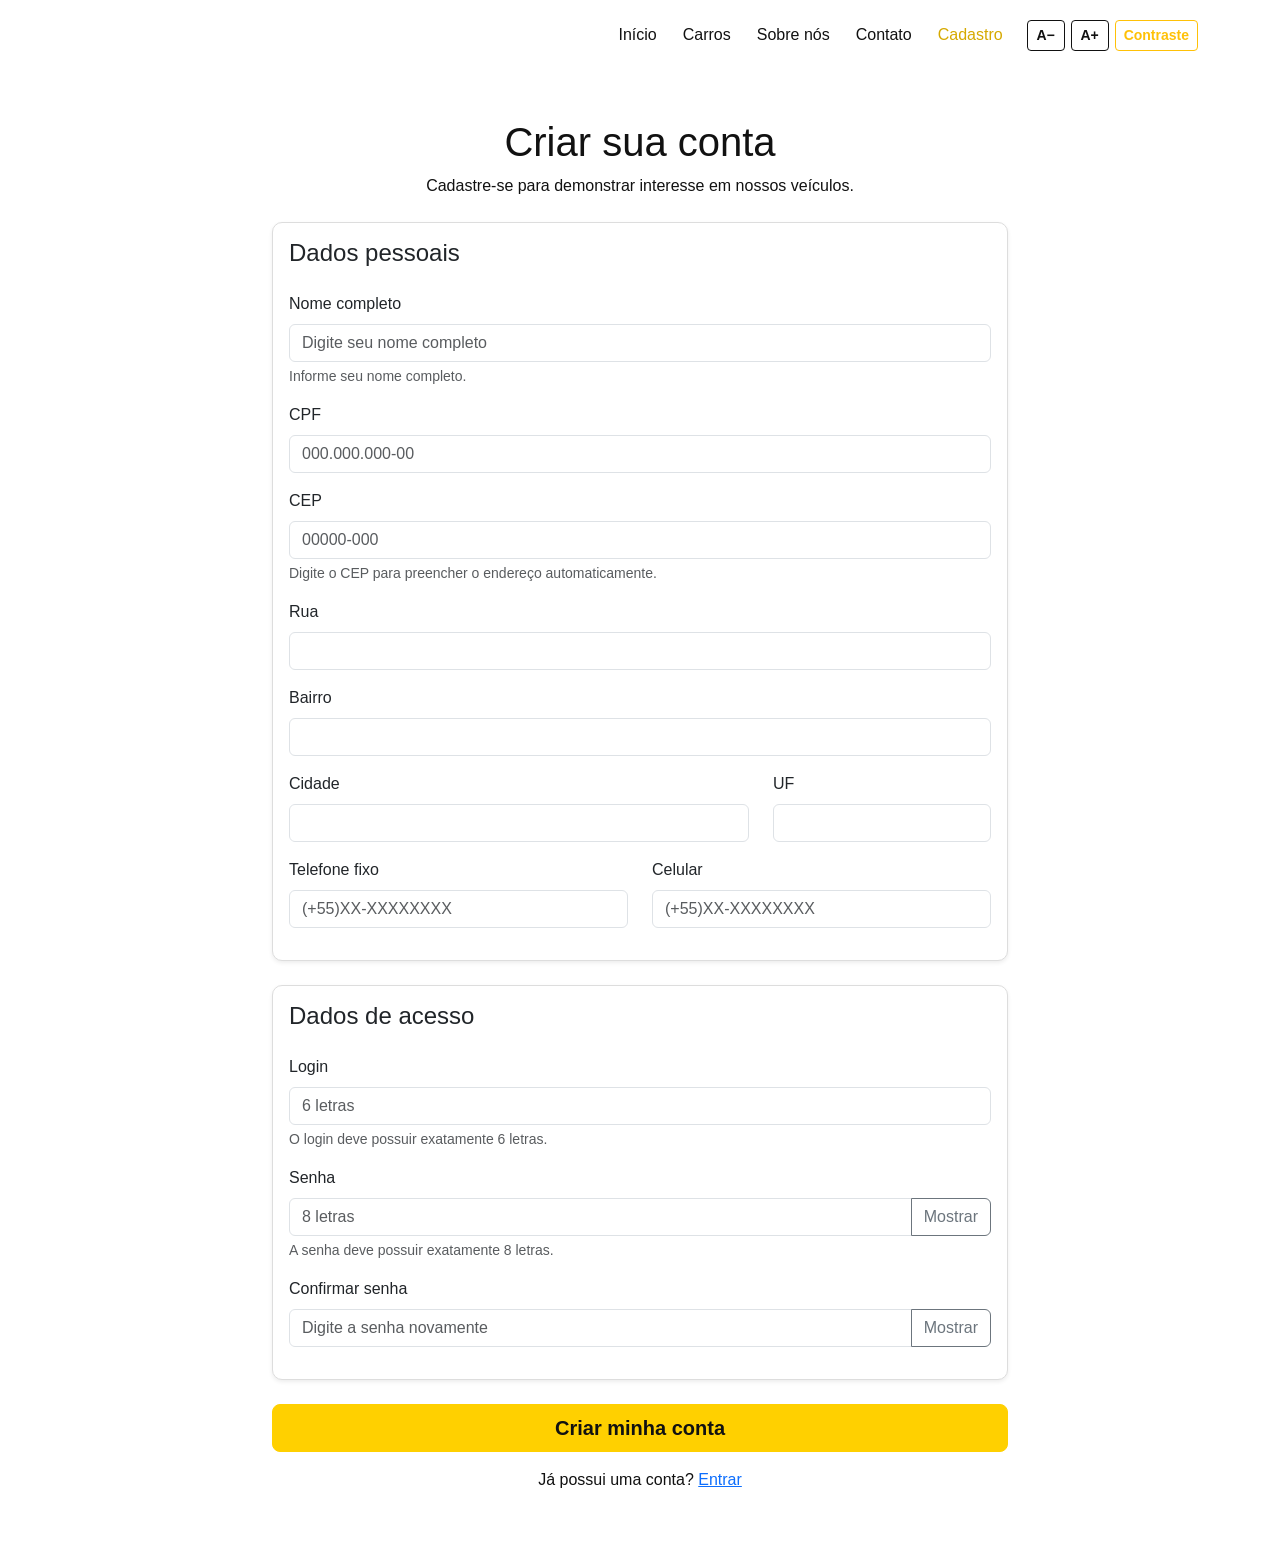
==== cadastro.html @ 5decaac8 "Add files via upload" ====
<!DOCTYPE html>
<html lang="pt-BR">

<head>
    <meta charset="UTF-8">
    <meta name="viewport" content="width=device-width, initial-scale=1.0">
    <title>Cadastro - Meu Carro, Minha Vida</title>

    <link href="https://cdn.jsdelivr.net/npm/bootstrap@5.3.8/dist/css/bootstrap.min.css" rel="stylesheet">
    <link rel="stylesheet" href="css/style.css">
</head>

<body>

<nav class="navbar navbar-expand-lg navbar-dark bg-dark">
    <div class="container">
        <a class="navbar-brand" href="index.html">MEU CARRO, MINHA VIDA</a>

        <button class="navbar-toggler" type="button" data-bs-toggle="collapse"
                data-bs-target="#menu" aria-label="Abrir menu">
            <span class="navbar-toggler-icon"></span>
        </button>

        <div class="collapse navbar-collapse" id="menu">
            <ul class="navbar-nav ms-auto align-items-lg-center">
                <li class="nav-item"><a class="nav-link" href="index.html">Início</a></li>
                <li class="nav-item"><a class="nav-link" href="index.html#catalogo">Carros</a></li>
                <li class="nav-item"><a class="nav-link" href="index.html#sobre">Sobre nós</a></li>
                <li class="nav-item"><a class="nav-link" href="index.html#contato">Contato</a></li>
                <li class="nav-item"><a class="nav-link active" href="cadastro.html">Cadastro</a></li>

                <li class="nav-item ms-lg-3">
                    <div class="acessibilidade">
                        <button type="button" class="btn btn-outline-light btn-sm"
                                id="diminuirFonte" aria-label="Diminuir fonte">A−</button>

                        <button type="button" class="btn btn-outline-light btn-sm"
                                id="aumentarFonte" aria-label="Aumentar fonte">A+</button>

                        <button type="button" class="btn btn-outline-warning btn-sm"
                                id="alternarContraste" aria-label="Alternar contraste">
                            Contraste
                        </button>
                    </div>
                </li>
            </ul>
        </div>
    </div>
</nav>

<main class="container py-5">
    <div class="row justify-content-center">
        <div class="col-lg-8">

            <div class="text-center mb-4">
                <h1>Criar sua conta</h1>
                <p>Cadastre-se para demonstrar interesse em nossos veículos.</p>
            </div>

            <form id="formCadastro">

                <div class="card shadow-sm mb-4">
                    <div class="card-body">
                        <h2 class="h4 mb-4">Dados pessoais</h2>

                        <div class="mb-3">
                            <label for="nome" class="form-label">Nome completo</label>
                            <input type="text" class="form-control" id="nome"
                                   placeholder="Digite seu nome completo" required>
                            <div class="form-text">Informe seu nome completo.</div>
                        </div>

                        <div class="mb-3">
                            <label for="cpf" class="form-label">CPF</label>
                            <input type="text" class="form-control" id="cpf"
                                   placeholder="000.000.000-00" maxlength="14" required>
                        </div>

                        <div class="mb-3">
                            <label for="cep" class="form-label">CEP</label>
                            <input type="text" class="form-control" id="cep"
                                   placeholder="00000-000" maxlength="9" required>
                            <div class="form-text">
                                Digite o CEP para preencher o endereço automaticamente.
                            </div>
                        </div>

                        <div class="mb-3">
                            <label for="logradouro" class="form-label">Rua</label>
                            <input type="text" class="form-control" id="logradouro" readonly required>
                        </div>

                        <div class="mb-3">
                            <label for="bairro" class="form-label">Bairro</label>
                            <input type="text" class="form-control" id="bairro" readonly required>
                        </div>

                        <div class="row">
                            <div class="col-md-8 mb-3">
                                <label for="cidade" class="form-label">Cidade</label>
                                <input type="text" class="form-control" id="cidade" readonly required>
                            </div>

                            <div class="col-md-4 mb-3">
                                <label for="uf" class="form-label">UF</label>
                                <input type="text" class="form-control" id="uf" readonly required>
                            </div>
                        </div>

                        <div class="row">
                            <div class="col-md-6 mb-3">
                                <label for="telefoneFixo" class="form-label">Telefone fixo</label>
                                <input type="tel" class="form-control" id="telefoneFixo"
                                       placeholder="(+55)XX-XXXXXXXX" required>
                            </div>

                            <div class="col-md-6 mb-3">
                                <label for="celular" class="form-label">Celular</label>
                                <input type="tel" class="form-control" id="celular"
                                       placeholder="(+55)XX-XXXXXXXX" required>
                            </div>
                        </div>
                    </div>
                </div>

                <div class="card shadow-sm mb-4">
                    <div class="card-body">
                        <h2 class="h4 mb-4">Dados de acesso</h2>

                        <div class="mb-3">
                            <label for="login" class="form-label">Login</label>
                            <input type="text" class="form-control" id="login"
                                   maxlength="6" placeholder="6 letras" required>
                            <div class="form-text">O login deve possuir exatamente 6 letras.</div>
                        </div>

                        <div class="mb-3">
                            <label for="senha" class="form-label">Senha</label>
                            <div class="input-group">
                                <input type="password" class="form-control" id="senha"
                                       maxlength="8" placeholder="8 letras" required>
                                <button type="button" class="btn btn-outline-secondary"
                                        id="mostrarSenha">Mostrar</button>
                            </div>
                            <div class="form-text">A senha deve possuir exatamente 8 letras.</div>
                        </div>

                        <div class="mb-3">
                            <label for="confirmarSenha" class="form-label">Confirmar senha</label>
                            <div class="input-group">
                                <input type="password" class="form-control" id="confirmarSenha"
                                       maxlength="8" placeholder="Digite a senha novamente" required>
                                <button type="button" class="btn btn-outline-secondary"
                                        id="mostrarConfirmarSenha">Mostrar</button>
                            </div>
                        </div>
                    </div>
                </div>

                <div class="d-grid">
                    <button type="submit" class="btn btn-warning btn-lg">Criar minha conta</button>
                </div>

                <div class="text-center mt-3">
                    <p>Já possui uma conta? <a href="login.html">Entrar</a></p>
                </div>

                <div id="mensagemCadastro" class="mt-3" role="alert"></div>
            </form>

        </div>
    </div>
</main>

<script src="https://cdn.jsdelivr.net/npm/bootstrap@5.3.8/dist/js/bootstrap.bundle.min.js"></script>
<script src="js/script.js"></script>

</body>
</html>
---- css/style.css ----
/* GERAL */
body {
    font-family: Arial, sans-serif;
    margin: 0;
    background-color: #fff;
    color: #111;
}

/* MENU */
.navbar {
    padding: 15px 0;
}

.navbar-brand {
    font-size: 20px;
    font-weight: bold;
}

.nav-link {
    margin-left: 10px;
}

/* HERO */
.hero {
    background-color: #f5f5f5;
    padding: 80px 0;
}

.hero h1 {
    font-size: 48px;
    font-weight: bold;
    margin-bottom: 20px;
}

.hero p {
    font-size: 20px;
    margin-bottom: 30px;
    max-width: 500px;
}

.hero img {
    width: 100%;
    border-radius: 10px;
}

/* BOTÕES */
.btn-warning {
    background-color: #ffd000;
    border-color: #ffd000;
    color: #111;
    font-weight: bold;
}

.btn-warning:hover {
    background-color: #e6b900;
    border-color: #e6b900;
    color: #111;
}

/* CATÁLOGO */
section.py-5 {
    background-color: #fff;
}

section.py-5 h2 {
    font-size: 36px;
    font-weight: bold;
}

section.py-5 .text-center p {
    color: #666;
}

/* CARDS */
.card {
    border: 1px solid #ddd;
    border-radius: 10px;
    overflow: hidden;
    transition: 0.3s;
}

.card:hover {
    transform: translateY(-5px);
    box-shadow: 0 8px 20px rgba(0, 0, 0, 0.15);
}

.card-img-top {
    height: 220px;
    object-fit: cover;
}

.card-title {
    font-weight: bold;
}

.card-text {
    color: #555;
}

.card h6 {
    font-size: 20px;
    font-weight: bold;
    margin-bottom: 20px;
}

/* ACESSIBILIDADE */
body,
main,
.card,
.form-control,
.form-select,
textarea {
    transition: background-color 0.3s, color 0.3s, border-color 0.3s;
}

.acessibilidade {
    display: flex;
    gap: 6px;
    align-items: center;
}

.acessibilidade button {
    min-width: 38px;
    font-weight: bold;
}

/* ALTO CONTRASTE */
body.alto-contraste,
body.alto-contraste main,
body.alto-contraste main section,
body.alto-contraste .hero,
body.alto-contraste .bg-light {
    background-color: #000 !important;
    color: #fff !important;
}

body.alto-contraste main h1,
body.alto-contraste main h2,
body.alto-contraste main h3,
body.alto-contraste main h4,
body.alto-contraste main h5,
body.alto-contraste main h6,
body.alto-contraste main p,
body.alto-contraste main label,
body.alto-contraste .text-muted,
body.alto-contraste section.py-5 .text-center p {
    color: #fff !important;
}

body.alto-contraste .card {
    background-color: #111 !important;
    color: #fff !important;
    border-color: #ffc107 !important;
}

body.alto-contraste .card-title,
body.alto-contraste .card-text,
body.alto-contraste .card h6,
body.alto-contraste .card p {
    color: #fff !important;
}

body.alto-contraste main a:not(.btn) {
    color: #ffc107 !important;
}

body.alto-contraste .form-control,
body.alto-contraste .form-select,
body.alto-contraste textarea {
    background-color: #111 !important;
    color: #fff !important;
    border-color: #ffc107 !important;
}

body.alto-contraste .form-control:read-only {
    background-color: #222 !important;
    color: #fff !important;
}

body.alto-contraste .form-control::placeholder,
body.alto-contraste textarea::placeholder {
    color: #ddd !important;
}

body.alto-contraste .form-select option {
    background-color: #111;
    color: #fff;
}

body.alto-contraste hr {
    border-color: #ffc107 !important;
    opacity: 1;
}

/* TAMANHO DA FONTE */
body.fonte-grande main {
    font-size: 1.15rem;
}

body.fonte-extra-grande main {
    font-size: 1.3rem;
}

body.fonte-grande main h1 {
    font-size: 3rem;
}

body.fonte-extra-grande main h1 {
    font-size: 3.4rem;
}

body.fonte-grande main h2 {
    font-size: 2.4rem;
}

body.fonte-extra-grande main h2 {
    font-size: 2.8rem;
}

body.fonte-grande main h3 {
    font-size: 2rem;
}

body.fonte-extra-grande main h3 {
    font-size: 2.3rem;
}

/* 404 */
body.fonte-grande main .display-1 {
    font-size: 7rem;
}

body.fonte-extra-grande main .display-1 {
    font-size: 8rem;
}

body.fonte-grande main .display-4 {
    font-size: 4rem;
}

body.fonte-extra-grande main .display-4 {
    font-size: 4.5rem;
}

/* CELULAR */
@media (max-width: 768px) {
    .hero {
        padding: 50px 0;
    }

    .hero h1 {
        font-size: 36px;
    }

    .hero p {
        font-size: 18px;
    }

    .hero img {
        margin-top: 30px;
    }

    section.py-5 {
        padding-left: 12px;
        padding-right: 12px;
    }

    .acessibilidade {
        margin: 10px 0;
        flex-wrap: wrap;
    }
}
/* Fonte maior nos cards do Dashboard */
.fonte-grande main .card h4 {
    font-size: 1.7rem;
}

.fonte-extra-grande main .card h4 {
    font-size: 2rem;
}

.fonte-grande main .card p,
.fonte-grande main .card .btn {
    font-size: 1.1rem;
}

.fonte-extra-grande main .card p,
.fonte-extra-grande main .card .btn {
    font-size: 1.25rem;
}
/* Botão no alto contraste */
body.alto-contraste .btn-outline-dark {
    color: #fff !important;
    border-color: #fff !important;
}

body.alto-contraste .btn-outline-dark:hover {
    background-color: #fff !important;
    color: #000 !important;
}
/* Hero principal */
.hero-principal {
    min-height: 600px;
    display: flex;
    align-items: center;

    background:
        linear-gradient(
            90deg,
            rgba(0, 0, 0, 0.85) 0%,
            rgba(0, 0, 0, 0.55) 45%,
            rgba(0, 0, 0, 0.15) 100%
        ),
        url("../assets/img/carro-principal.jpg");

    background-size: cover;
    background-position: center;
}

.hero-principal .hero-conteudo {
    max-width: 600px;
}

.hero-principal h1 {
    color: #fff;
}

.hero-principal p {
    color: #fff;
}

@media (max-width: 768px) {

    .hero-principal {
        min-height: 500px;

        background:
            linear-gradient(
                rgba(0, 0, 0, 0.65),
                rgba(0, 0, 0, 0.65)
            ),
            url("../assets/img/carro-principal.jpg");

        background-size: cover;
        background-position: center;
    }

    .hero-principal .hero-conteudo {
        text-align: center;
        margin: auto;
    }
}/* Menu fixo no topo */
.navbar {
    position: sticky;
    top: 0;
    z-index: 1000;
}
/* Ajuste de fonte no Hero */
.fonte-grande .hero-principal h1 {
    font-size: 3.3rem;
}

.fonte-extra-grande .hero-principal h1 {
    font-size: 3.8rem;
}

.fonte-grande .hero-principal p {
    font-size: 1.35rem;
}

.fonte-extra-grande .hero-principal p {
    font-size: 1.55rem;
}

.fonte-grande .hero-principal .btn {
    font-size: 1.15rem;
}

.fonte-extra-grande .hero-principal .btn {
    font-size: 1.3rem;
}
/* Logo do site */
.logo-site {
    width: 300px;
    height: 85px;
    object-fit: contain;
}
/* Navbar branca */
.navbar {
    background-color: #ffffff !important;
}

.navbar .nav-link {
    color: #111 !important;
}

.navbar .nav-link:hover,
.navbar .nav-link.active {
    color: #d4a900 !important;
}
/* Navbar branca */
.navbar {
    background-color: #fff !important;
}

.navbar .nav-link {
    color: #111 !important;
}

/* Botões na navbar branca */
.navbar .btn-outline-light {
    color: #111 !important;
    border-color: #111 !important;
}

/* Navbar no alto contraste */
body.alto-contraste .navbar {
    background-color: #000 !important;
}

body.alto-contraste .navbar .nav-link {
    color: #fff !important;
}

body.alto-contraste .navbar .btn-outline-light {
    color: #fff !important;
    border-color: #fff !important;
}
/* Navbar no modo normal */
.navbar .nav-link {
    color: #111 !important;
}

.navbar .nav-link:hover,
.navbar .nav-link.active {
    color: #d6a900 !important;
}

/* Navbar no alto contraste */
body.alto-contraste .navbar .nav-link {
    color: #fff !important;
}

body.alto-contraste .navbar .nav-link:hover,
body.alto-contraste .navbar .nav-link.active {
    color: #ffc107 !important;
}
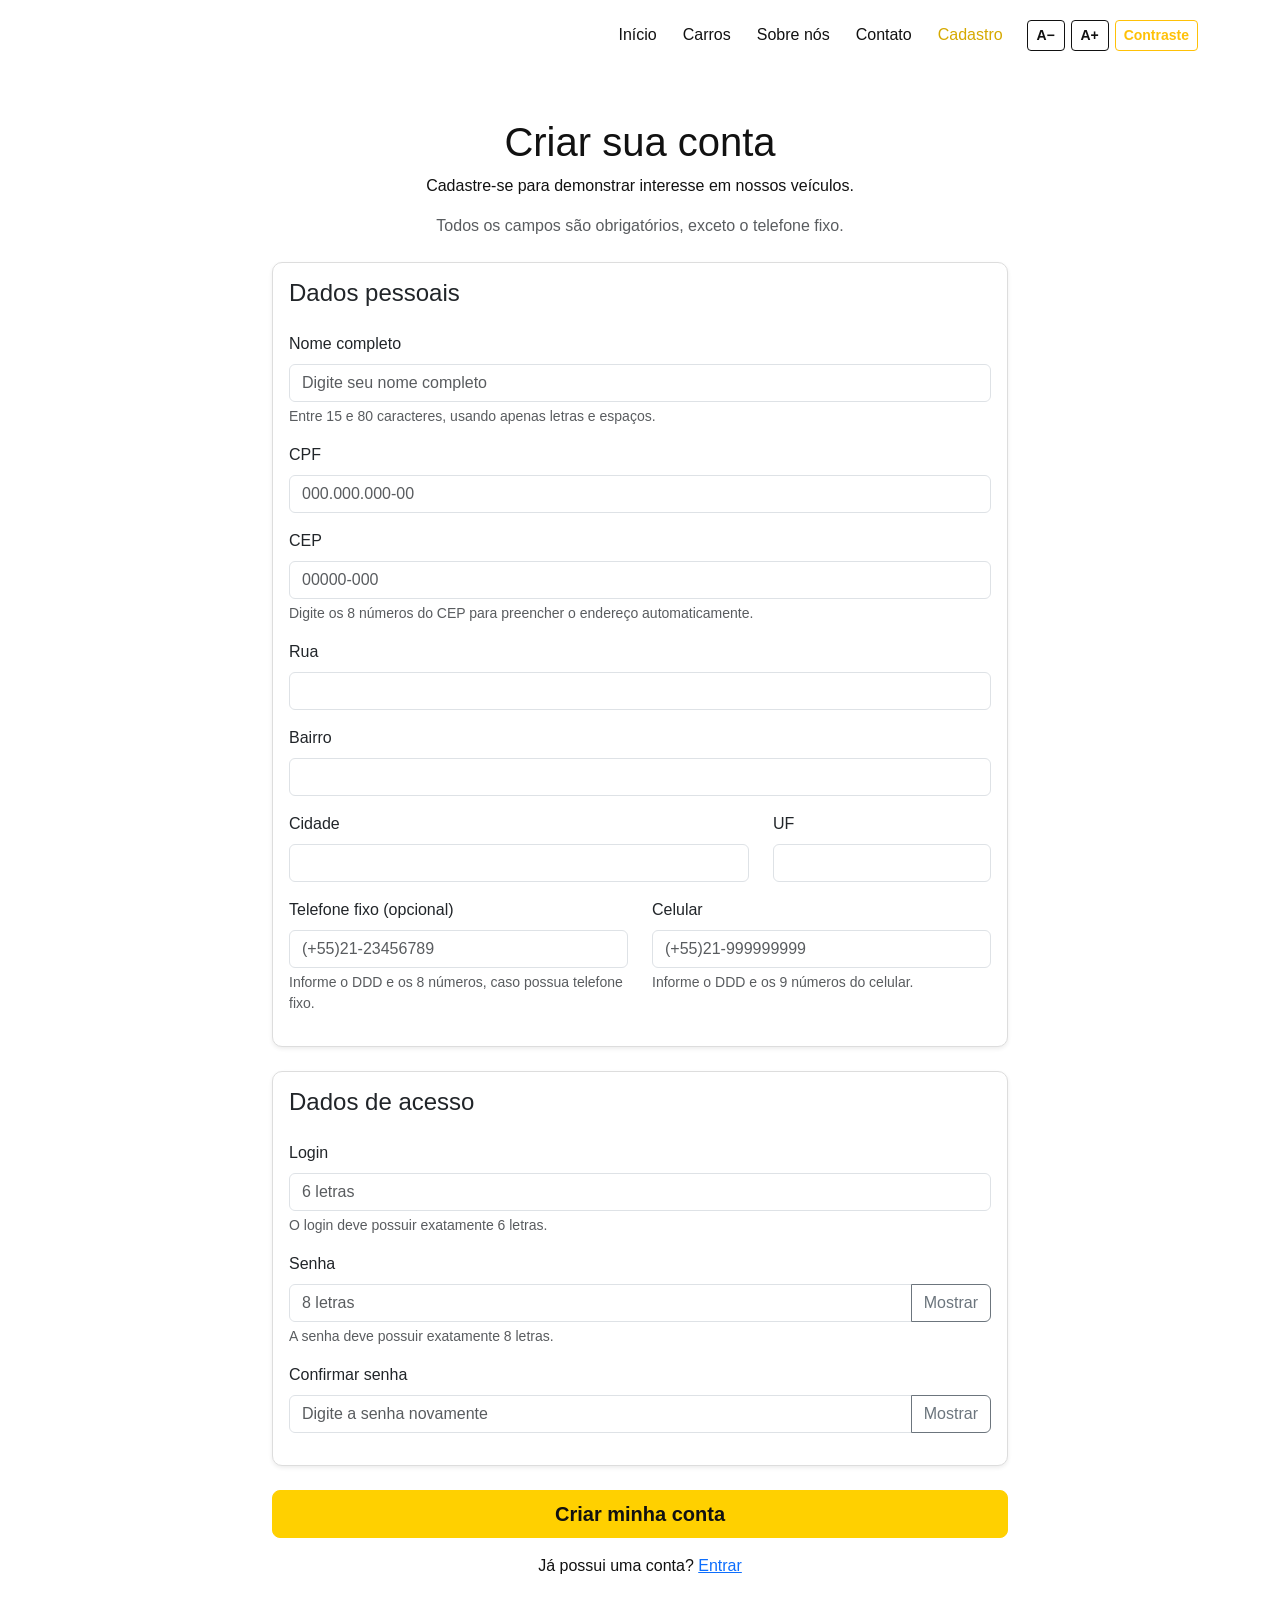
==== commit 5667fc22: "Atualiza e revisa o projeto." ====
--- a/cadastro.html
+++ b/cadastro.html
@@ -4,176 +4,441 @@
 <head>
     <meta charset="UTF-8">
     <meta name="viewport" content="width=device-width, initial-scale=1.0">
+
     <title>Cadastro - Meu Carro, Minha Vida</title>
 
-    <link href="https://cdn.jsdelivr.net/npm/bootstrap@5.3.8/dist/css/bootstrap.min.css" rel="stylesheet">
+    <link
+        href="https://cdn.jsdelivr.net/npm/bootstrap@5.3.8/dist/css/bootstrap.min.css"
+        rel="stylesheet"
+    >
+
     <link rel="stylesheet" href="css/style.css">
 </head>
 
 <body>
 
-<nav class="navbar navbar-expand-lg navbar-dark bg-dark">
-    <div class="container">
-        <a class="navbar-brand" href="index.html">MEU CARRO, MINHA VIDA</a>
-
-        <button class="navbar-toggler" type="button" data-bs-toggle="collapse"
-                data-bs-target="#menu" aria-label="Abrir menu">
-            <span class="navbar-toggler-icon"></span>
-        </button>
-
-        <div class="collapse navbar-collapse" id="menu">
-            <ul class="navbar-nav ms-auto align-items-lg-center">
-                <li class="nav-item"><a class="nav-link" href="index.html">Início</a></li>
-                <li class="nav-item"><a class="nav-link" href="index.html#catalogo">Carros</a></li>
-                <li class="nav-item"><a class="nav-link" href="index.html#sobre">Sobre nós</a></li>
-                <li class="nav-item"><a class="nav-link" href="index.html#contato">Contato</a></li>
-                <li class="nav-item"><a class="nav-link active" href="cadastro.html">Cadastro</a></li>
-
-                <li class="nav-item ms-lg-3">
-                    <div class="acessibilidade">
-                        <button type="button" class="btn btn-outline-light btn-sm"
-                                id="diminuirFonte" aria-label="Diminuir fonte">A−</button>
-
-                        <button type="button" class="btn btn-outline-light btn-sm"
-                                id="aumentarFonte" aria-label="Aumentar fonte">A+</button>
-
-                        <button type="button" class="btn btn-outline-warning btn-sm"
-                                id="alternarContraste" aria-label="Alternar contraste">
-                            Contraste
+    <!-- MENU -->
+    <nav class="navbar navbar-expand-lg navbar-dark bg-dark"
+         aria-label="Menu principal">
+        <div class="container">
+
+            <a class="navbar-brand" href="index.html">
+                MEU CARRO, MINHA VIDA
+            </a>
+
+            <button
+                class="navbar-toggler"
+                type="button"
+                data-bs-toggle="collapse"
+                data-bs-target="#menu"
+                aria-controls="menu"
+                aria-expanded="false"
+                aria-label="Abrir ou fechar menu"
+            >
+                <span class="navbar-toggler-icon"></span>
+            </button>
+
+            <div class="collapse navbar-collapse" id="menu">
+                <ul class="navbar-nav ms-auto align-items-lg-center">
+
+                    <li class="nav-item">
+                        <a class="nav-link" href="index.html">
+                            Início
+                        </a>
+                    </li>
+
+                    <li class="nav-item">
+                        <a class="nav-link" href="index.html#catalogo">
+                            Carros
+                        </a>
+                    </li>
+
+                    <li class="nav-item">
+                        <a class="nav-link" href="index.html#sobre">
+                            Sobre nós
+                        </a>
+                    </li>
+
+                    <li class="nav-item">
+                        <a class="nav-link" href="index.html#contato">
+                            Contato
+                        </a>
+                    </li>
+
+                    <li class="nav-item">
+                        <a class="nav-link active"
+                           href="cadastro.html"
+                           aria-current="page">
+                            Cadastro
+                        </a>
+                    </li>
+
+                    <li class="nav-item ms-lg-3">
+                        <div class="acessibilidade">
+
+                            <button
+                                type="button"
+                                class="btn btn-outline-light btn-sm"
+                                id="diminuirFonte"
+                                aria-label="Diminuir tamanho da fonte"
+                            >
+                                A−
+                            </button>
+
+                            <button
+                                type="button"
+                                class="btn btn-outline-light btn-sm"
+                                id="aumentarFonte"
+                                aria-label="Aumentar tamanho da fonte"
+                            >
+                                A+
+                            </button>
+
+                            <button
+                                type="button"
+                                class="btn btn-outline-warning btn-sm"
+                                id="alternarContraste"
+                                aria-label="Ativar ou desativar alto contraste"
+                            >
+                                Contraste
+                            </button>
+
+                        </div>
+                    </li>
+
+                </ul>
+            </div>
+
+        </div>
+    </nav>
+
+    <!-- CADASTRO -->
+    <main class="container py-5">
+        <div class="row justify-content-center">
+            <div class="col-lg-8">
+
+                <div class="text-center mb-4">
+                    <h1>Criar sua conta</h1>
+
+                    <p>
+                        Cadastre-se para demonstrar interesse
+                        em nossos veículos.
+                    </p>
+
+                    <p class="text-muted">
+                        Todos os campos são obrigatórios,
+                        exceto o telefone fixo.
+                    </p>
+                </div>
+
+                <form id="formCadastro">
+
+                    <!-- DADOS PESSOAIS -->
+                    <div class="card shadow-sm mb-4">
+                        <div class="card-body">
+
+                            <h2 class="h4 mb-4">Dados pessoais</h2>
+
+                            <div class="mb-3">
+                                <label for="nome" class="form-label">
+                                    Nome completo
+                                </label>
+
+                                <input
+                                    type="text"
+                                    class="form-control"
+                                    id="nome"
+                                    name="nome"
+                                    placeholder="Digite seu nome completo"
+                                    minlength="15"
+                                    maxlength="80"
+                                    autocomplete="name"
+                                    aria-describedby="ajudaNome"
+                                    required
+                                >
+
+                                <div class="form-text" id="ajudaNome">
+                                    Entre 15 e 80 caracteres,
+                                    usando apenas letras e espaços.
+                                </div>
+                            </div>
+
+                            <div class="mb-3">
+                                <label for="cpf" class="form-label">
+                                    CPF
+                                </label>
+
+                                <input
+                                    type="text"
+                                    class="form-control"
+                                    id="cpf"
+                                    name="cpf"
+                                    placeholder="000.000.000-00"
+                                    maxlength="14"
+                                    inputmode="numeric"
+                                    required
+                                >
+                            </div>
+
+                            <div class="mb-3">
+                                <label for="cep" class="form-label">
+                                    CEP
+                                </label>
+
+                                <input
+                                    type="text"
+                                    class="form-control"
+                                    id="cep"
+                                    name="cep"
+                                    placeholder="00000-000"
+                                    maxlength="9"
+                                    inputmode="numeric"
+                                    aria-describedby="ajudaCep"
+                                    required
+                                >
+
+                                <div class="form-text" id="ajudaCep">
+                                    Digite os 8 números do CEP
+                                    para preencher o endereço automaticamente.
+                                </div>
+                            </div>
+
+                            <div class="mb-3">
+                                <label for="logradouro" class="form-label">
+                                    Rua
+                                </label>
+
+                                <input
+                                    type="text"
+                                    class="form-control"
+                                    id="logradouro"
+                                    name="logradouro"
+                                    readonly
+                                >
+                            </div>
+
+                            <div class="mb-3">
+                                <label for="bairro" class="form-label">
+                                    Bairro
+                                </label>
+
+                                <input
+                                    type="text"
+                                    class="form-control"
+                                    id="bairro"
+                                    name="bairro"
+                                    readonly
+                                >
+                            </div>
+
+                            <div class="row">
+                                <div class="col-md-8 mb-3">
+                                    <label for="cidade" class="form-label">
+                                        Cidade
+                                    </label>
+
+                                    <input
+                                        type="text"
+                                        class="form-control"
+                                        id="cidade"
+                                        name="cidade"
+                                        readonly
+                                    >
+                                </div>
+
+                                <div class="col-md-4 mb-3">
+                                    <label for="uf" class="form-label">
+                                        UF
+                                    </label>
+
+                                    <input
+                                        type="text"
+                                        class="form-control"
+                                        id="uf"
+                                        name="uf"
+                                        readonly
+                                    >
+                                </div>
+                            </div>
+
+                            <div class="row">
+                                <div class="col-md-6 mb-3">
+                                    <label for="telefoneFixo"
+                                           class="form-label">
+                                        Telefone fixo (opcional)
+                                    </label>
+
+                                    <input
+                                        type="tel"
+                                        class="form-control"
+                                        id="telefoneFixo"
+                                        name="telefoneFixo"
+                                        placeholder="(+55)21-23456789"
+                                        aria-describedby="ajudaTelefone"
+                                    >
+
+                                    <div class="form-text"
+                                         id="ajudaTelefone">
+                                        Informe o DDD e os 8 números,
+                                        caso possua telefone fixo.
+                                    </div>
+                                </div>
+
+                                <div class="col-md-6 mb-3">
+                                    <label for="celular" class="form-label">
+                                        Celular
+                                    </label>
+
+                                    <input
+                                        type="tel"
+                                        class="form-control"
+                                        id="celular"
+                                        name="celular"
+                                        placeholder="(+55)21-999999999"
+                                        aria-describedby="ajudaCelular"
+                                        required
+                                    >
+
+                                    <div class="form-text"
+                                         id="ajudaCelular">
+                                        Informe o DDD e os 9 números
+                                        do celular.
+                                    </div>
+                                </div>
+                            </div>
+
+                        </div>
+                    </div>
+
+                    <!-- DADOS DE ACESSO -->
+                    <div class="card shadow-sm mb-4">
+                        <div class="card-body">
+
+                            <h2 class="h4 mb-4">Dados de acesso</h2>
+
+                            <div class="mb-3">
+                                <label for="login" class="form-label">
+                                    Login
+                                </label>
+
+                                <input
+                                    type="text"
+                                    class="form-control"
+                                    id="login"
+                                    name="login"
+                                    minlength="6"
+                                    maxlength="6"
+                                    placeholder="6 letras"
+                                    autocomplete="username"
+                                    autocapitalize="none"
+                                    spellcheck="false"
+                                    aria-describedby="ajudaLogin"
+                                    required
+                                >
+
+                                <div class="form-text" id="ajudaLogin">
+                                    O login deve possuir exatamente 6 letras.
+                                </div>
+                            </div>
+
+                            <div class="mb-3">
+                                <label for="senha" class="form-label">
+                                    Senha
+                                </label>
+
+                                <div class="input-group">
+                                    <input
+                                        type="password"
+                                        class="form-control"
+                                        id="senha"
+                                        name="senha"
+                                        minlength="8"
+                                        maxlength="8"
+                                        placeholder="8 letras"
+                                        autocomplete="new-password"
+                                        aria-describedby="ajudaSenha"
+                                        required
+                                    >
+
+                                    <button
+                                        type="button"
+                                        class="btn btn-outline-secondary"
+                                        id="mostrarSenha"
+                                        aria-controls="senha"
+                                    >
+                                        Mostrar
+                                    </button>
+                                </div>
+
+                                <div class="form-text" id="ajudaSenha">
+                                    A senha deve possuir exatamente 8 letras.
+                                </div>
+                            </div>
+
+                            <div class="mb-3">
+                                <label for="confirmarSenha"
+                                       class="form-label">
+                                    Confirmar senha
+                                </label>
+
+                                <div class="input-group">
+                                    <input
+                                        type="password"
+                                        class="form-control"
+                                        id="confirmarSenha"
+                                        name="confirmarSenha"
+                                        minlength="8"
+                                        maxlength="8"
+                                        placeholder="Digite a senha novamente"
+                                        autocomplete="new-password"
+                                        required
+                                    >
+
+                                    <button
+                                        type="button"
+                                        class="btn btn-outline-secondary"
+                                        id="mostrarConfirmarSenha"
+                                        aria-controls="confirmarSenha"
+                                    >
+                                        Mostrar
+                                    </button>
+                                </div>
+                            </div>
+
+                        </div>
+                    </div>
+
+                    <div class="d-grid">
+                        <button
+                            type="submit"
+                            class="btn btn-warning btn-lg"
+                        >
+                            Criar minha conta
                         </button>
                     </div>
-                </li>
-            </ul>
+
+                    <div class="text-center mt-3">
+                        <p>
+                            Já possui uma conta?
+                            <a href="login.html">Entrar</a>
+                        </p>
+                    </div>
+
+                    <div
+                        id="mensagemCadastro"
+                        class="mt-3"
+                        role="alert"
+                    ></div>
+
+                </form>
+
+            </div>
         </div>
-    </div>
-</nav>
-
-<main class="container py-5">
-    <div class="row justify-content-center">
-        <div class="col-lg-8">
-
-            <div class="text-center mb-4">
-                <h1>Criar sua conta</h1>
-                <p>Cadastre-se para demonstrar interesse em nossos veículos.</p>
-            </div>
-
-            <form id="formCadastro">
-
-                <div class="card shadow-sm mb-4">
-                    <div class="card-body">
-                        <h2 class="h4 mb-4">Dados pessoais</h2>
-
-                        <div class="mb-3">
-                            <label for="nome" class="form-label">Nome completo</label>
-                            <input type="text" class="form-control" id="nome"
-                                   placeholder="Digite seu nome completo" required>
-                            <div class="form-text">Informe seu nome completo.</div>
-                        </div>
-
-                        <div class="mb-3">
-                            <label for="cpf" class="form-label">CPF</label>
-                            <input type="text" class="form-control" id="cpf"
-                                   placeholder="000.000.000-00" maxlength="14" required>
-                        </div>
-
-                        <div class="mb-3">
-                            <label for="cep" class="form-label">CEP</label>
-                            <input type="text" class="form-control" id="cep"
-                                   placeholder="00000-000" maxlength="9" required>
-                            <div class="form-text">
-                                Digite o CEP para preencher o endereço automaticamente.
-                            </div>
-                        </div>
-
-                        <div class="mb-3">
-                            <label for="logradouro" class="form-label">Rua</label>
-                            <input type="text" class="form-control" id="logradouro" readonly required>
-                        </div>
-
-                        <div class="mb-3">
-                            <label for="bairro" class="form-label">Bairro</label>
-                            <input type="text" class="form-control" id="bairro" readonly required>
-                        </div>
-
-                        <div class="row">
-                            <div class="col-md-8 mb-3">
-                                <label for="cidade" class="form-label">Cidade</label>
-                                <input type="text" class="form-control" id="cidade" readonly required>
-                            </div>
-
-                            <div class="col-md-4 mb-3">
-                                <label for="uf" class="form-label">UF</label>
-                                <input type="text" class="form-control" id="uf" readonly required>
-                            </div>
-                        </div>
-
-                        <div class="row">
-                            <div class="col-md-6 mb-3">
-                                <label for="telefoneFixo" class="form-label">Telefone fixo</label>
-                                <input type="tel" class="form-control" id="telefoneFixo"
-                                       placeholder="(+55)XX-XXXXXXXX" required>
-                            </div>
-
-                            <div class="col-md-6 mb-3">
-                                <label for="celular" class="form-label">Celular</label>
-                                <input type="tel" class="form-control" id="celular"
-                                       placeholder="(+55)XX-XXXXXXXX" required>
-                            </div>
-                        </div>
-                    </div>
-                </div>
-
-                <div class="card shadow-sm mb-4">
-                    <div class="card-body">
-                        <h2 class="h4 mb-4">Dados de acesso</h2>
-
-                        <div class="mb-3">
-                            <label for="login" class="form-label">Login</label>
-                            <input type="text" class="form-control" id="login"
-                                   maxlength="6" placeholder="6 letras" required>
-                            <div class="form-text">O login deve possuir exatamente 6 letras.</div>
-                        </div>
-
-                        <div class="mb-3">
-                            <label for="senha" class="form-label">Senha</label>
-                            <div class="input-group">
-                                <input type="password" class="form-control" id="senha"
-                                       maxlength="8" placeholder="8 letras" required>
-                                <button type="button" class="btn btn-outline-secondary"
-                                        id="mostrarSenha">Mostrar</button>
-                            </div>
-                            <div class="form-text">A senha deve possuir exatamente 8 letras.</div>
-                        </div>
-
-                        <div class="mb-3">
-                            <label for="confirmarSenha" class="form-label">Confirmar senha</label>
-                            <div class="input-group">
-                                <input type="password" class="form-control" id="confirmarSenha"
-                                       maxlength="8" placeholder="Digite a senha novamente" required>
-                                <button type="button" class="btn btn-outline-secondary"
-                                        id="mostrarConfirmarSenha">Mostrar</button>
-                            </div>
-                        </div>
-                    </div>
-                </div>
-
-                <div class="d-grid">
-                    <button type="submit" class="btn btn-warning btn-lg">Criar minha conta</button>
-                </div>
-
-                <div class="text-center mt-3">
-                    <p>Já possui uma conta? <a href="login.html">Entrar</a></p>
-                </div>
-
-                <div id="mensagemCadastro" class="mt-3" role="alert"></div>
-            </form>
-
-        </div>
-    </div>
-</main>
-
-<script src="https://cdn.jsdelivr.net/npm/bootstrap@5.3.8/dist/js/bootstrap.bundle.min.js"></script>
-<script src="js/script.js"></script>
+    </main>
+
+    <!-- SCRIPTS -->
+    <script src="https://cdn.jsdelivr.net/npm/bootstrap@5.3.8/dist/js/bootstrap.bundle.min.js"></script>
+    <script src="js/script.js"></script>
 
 </body>
 </html>
--- a/css/style.css
+++ b/css/style.css
@@ -6,9 +6,24 @@
     color: #111;
 }
 
+body,
+main,
+.form-control,
+.form-select,
+textarea {
+    transition:
+        background-color 0.3s,
+        color 0.3s,
+        border-color 0.3s;
+}
+
 /* MENU */
 .navbar {
     padding: 15px 0;
+    position: sticky;
+    top: 0;
+    z-index: 1000;
+    background-color: #fff !important;
 }
 
 .navbar-brand {
@@ -18,6 +33,37 @@
 
 .nav-link {
     margin-left: 10px;
+}
+
+.navbar .nav-link {
+    color: #111 !important;
+}
+
+.navbar .nav-link:hover,
+.navbar .nav-link.active {
+    color: #d6a900 !important;
+}
+
+.navbar .btn-outline-light {
+    color: #111 !important;
+    border-color: #111 !important;
+}
+
+/* Botão de abrir e fechar o menu */
+.navbar .navbar-toggler {
+    background-color: #fff;
+    border: 2px solid #111;
+}
+
+.navbar .navbar-toggler-icon {
+    background-image: url("data:image/svg+xml,%3Csvg xmlns='http://www.w3.org/2000/svg' viewBox='0 0 30 30'%3E%3Cpath stroke='%23111' stroke-width='2' stroke-linecap='round' d='M4 7h22M4 15h22M4 23h22'/%3E%3C/svg%3E");
+}
+
+/* LOGO */
+.logo-site {
+    width: 300px;
+    height: 85px;
+    object-fit: contain;
 }
 
 /* HERO */
@@ -41,6 +87,34 @@
 .hero img {
     width: 100%;
     border-radius: 10px;
+}
+
+/* HERO PRINCIPAL */
+.hero-principal {
+    min-height: 600px;
+    display: flex;
+    align-items: center;
+
+    background:
+        linear-gradient(
+            90deg,
+            rgba(0, 0, 0, 0.85) 0%,
+            rgba(0, 0, 0, 0.55) 45%,
+            rgba(0, 0, 0, 0.15) 100%
+        ),
+        url("../assets/img/carro-principal.jpg");
+
+    background-size: cover;
+    background-position: center;
+}
+
+.hero-principal .hero-conteudo {
+    max-width: 600px;
+}
+
+.hero-principal h1,
+.hero-principal p {
+    color: #fff;
 }
 
 /* BOTÕES */
@@ -76,7 +150,12 @@
     border: 1px solid #ddd;
     border-radius: 10px;
     overflow: hidden;
-    transition: 0.3s;
+    transition:
+        transform 0.3s,
+        box-shadow 0.3s,
+        background-color 0.3s,
+        color 0.3s,
+        border-color 0.3s;
 }
 
 .card:hover {
@@ -103,16 +182,7 @@
     margin-bottom: 20px;
 }
 
-/* ACESSIBILIDADE */
-body,
-main,
-.card,
-.form-control,
-.form-select,
-textarea {
-    transition: background-color 0.3s, color 0.3s, border-color 0.3s;
-}
-
+/* BARRA DE ACESSIBILIDADE */
 .acessibilidade {
     display: flex;
     gap: 6px;
@@ -124,7 +194,7 @@
     font-weight: bold;
 }
 
-/* ALTO CONTRASTE */
+/* ALTO CONTRASTE: FUNDOS */
 body.alto-contraste,
 body.alto-contraste main,
 body.alto-contraste main section,
@@ -134,6 +204,7 @@
     color: #fff !important;
 }
 
+/* ALTO CONTRASTE: TEXTOS */
 body.alto-contraste main h1,
 body.alto-contraste main h2,
 body.alto-contraste main h3,
@@ -147,6 +218,34 @@
     color: #fff !important;
 }
 
+body.alto-contraste main a:not(.btn) {
+    color: #ffc107 !important;
+}
+
+/* ALTO CONTRASTE: MENU */
+body.alto-contraste .navbar {
+    background-color: #000 !important;
+}
+
+body.alto-contraste .navbar .nav-link {
+    color: #fff !important;
+}
+
+body.alto-contraste .navbar .nav-link:hover,
+body.alto-contraste .navbar .nav-link.active {
+    color: #ffc107 !important;
+}
+
+body.alto-contraste .navbar .btn-outline-light {
+    color: #fff !important;
+    border-color: #fff !important;
+}
+
+body.alto-contraste .navbar .navbar-toggler {
+    border-color: #fff;
+}
+
+/* ALTO CONTRASTE: CARDS */
 body.alto-contraste .card {
     background-color: #111 !important;
     color: #fff !important;
@@ -160,10 +259,7 @@
     color: #fff !important;
 }
 
-body.alto-contraste main a:not(.btn) {
-    color: #ffc107 !important;
-}
-
+/* ALTO CONTRASTE: FORMULÁRIOS */
 body.alto-contraste .form-control,
 body.alto-contraste .form-select,
 body.alto-contraste textarea {
@@ -187,12 +283,23 @@
     color: #fff;
 }
 
+/* ALTO CONTRASTE: BOTÕES E DIVISÓRIAS */
+body.alto-contraste .btn-outline-dark {
+    color: #fff !important;
+    border-color: #fff !important;
+}
+
+body.alto-contraste .btn-outline-dark:hover {
+    background-color: #fff !important;
+    color: #000 !important;
+}
+
 body.alto-contraste hr {
     border-color: #ffc107 !important;
     opacity: 1;
 }
 
-/* TAMANHO DA FONTE */
+/* ACESSIBILIDADE: TAMANHO DA FONTE */
 body.fonte-grande main {
     font-size: 1.15rem;
 }
@@ -225,7 +332,51 @@
     font-size: 2.3rem;
 }
 
-/* 404 */
+/* FONTES DOS CARDS */
+.fonte-grande main .card h4 {
+    font-size: 1.7rem;
+}
+
+.fonte-extra-grande main .card h4 {
+    font-size: 2rem;
+}
+
+.fonte-grande main .card p,
+.fonte-grande main .card .btn {
+    font-size: 1.1rem;
+}
+
+.fonte-extra-grande main .card p,
+.fonte-extra-grande main .card .btn {
+    font-size: 1.25rem;
+}
+
+/* FONTES DO HERO PRINCIPAL */
+.fonte-grande .hero-principal h1 {
+    font-size: 3.3rem;
+}
+
+.fonte-extra-grande .hero-principal h1 {
+    font-size: 3.8rem;
+}
+
+.fonte-grande .hero-principal p {
+    font-size: 1.35rem;
+}
+
+.fonte-extra-grande .hero-principal p {
+    font-size: 1.55rem;
+}
+
+.fonte-grande .hero-principal .btn {
+    font-size: 1.15rem;
+}
+
+.fonte-extra-grande .hero-principal .btn {
+    font-size: 1.3rem;
+}
+
+/* FONTES DA PÁGINA 404 */
 body.fonte-grande main .display-1 {
     font-size: 7rem;
 }
@@ -242,7 +393,7 @@
     font-size: 4.5rem;
 }
 
-/* CELULAR */
+/* TABLETS E CELULARES */
 @media (max-width: 768px) {
     .hero {
         padding: 50px 0;
@@ -259,77 +410,6 @@
     .hero img {
         margin-top: 30px;
     }
-
-    section.py-5 {
-        padding-left: 12px;
-        padding-right: 12px;
-    }
-
-    .acessibilidade {
-        margin: 10px 0;
-        flex-wrap: wrap;
-    }
-}
-/* Fonte maior nos cards do Dashboard */
-.fonte-grande main .card h4 {
-    font-size: 1.7rem;
-}
-
-.fonte-extra-grande main .card h4 {
-    font-size: 2rem;
-}
-
-.fonte-grande main .card p,
-.fonte-grande main .card .btn {
-    font-size: 1.1rem;
-}
-
-.fonte-extra-grande main .card p,
-.fonte-extra-grande main .card .btn {
-    font-size: 1.25rem;
-}
-/* Botão no alto contraste */
-body.alto-contraste .btn-outline-dark {
-    color: #fff !important;
-    border-color: #fff !important;
-}
-
-body.alto-contraste .btn-outline-dark:hover {
-    background-color: #fff !important;
-    color: #000 !important;
-}
-/* Hero principal */
-.hero-principal {
-    min-height: 600px;
-    display: flex;
-    align-items: center;
-
-    background:
-        linear-gradient(
-            90deg,
-            rgba(0, 0, 0, 0.85) 0%,
-            rgba(0, 0, 0, 0.55) 45%,
-            rgba(0, 0, 0, 0.15) 100%
-        ),
-        url("../assets/img/carro-principal.jpg");
-
-    background-size: cover;
-    background-position: center;
-}
-
-.hero-principal .hero-conteudo {
-    max-width: 600px;
-}
-
-.hero-principal h1 {
-    color: #fff;
-}
-
-.hero-principal p {
-    color: #fff;
-}
-
-@media (max-width: 768px) {
 
     .hero-principal {
         min-height: 500px;
@@ -349,99 +429,28 @@
         text-align: center;
         margin: auto;
     }
-}/* Menu fixo no topo */
-.navbar {
-    position: sticky;
-    top: 0;
-    z-index: 1000;
-}
-/* Ajuste de fonte no Hero */
-.fonte-grande .hero-principal h1 {
-    font-size: 3.3rem;
-}
-
-.fonte-extra-grande .hero-principal h1 {
-    font-size: 3.8rem;
-}
-
-.fonte-grande .hero-principal p {
-    font-size: 1.35rem;
-}
-
-.fonte-extra-grande .hero-principal p {
-    font-size: 1.55rem;
-}
-
-.fonte-grande .hero-principal .btn {
-    font-size: 1.15rem;
-}
-
-.fonte-extra-grande .hero-principal .btn {
-    font-size: 1.3rem;
-}
-/* Logo do site */
-.logo-site {
-    width: 300px;
-    height: 85px;
-    object-fit: contain;
-}
-/* Navbar branca */
-.navbar {
-    background-color: #ffffff !important;
-}
-
-.navbar .nav-link {
-    color: #111 !important;
-}
-
-.navbar .nav-link:hover,
-.navbar .nav-link.active {
-    color: #d4a900 !important;
-}
-/* Navbar branca */
-.navbar {
-    background-color: #fff !important;
-}
-
-.navbar .nav-link {
-    color: #111 !important;
-}
-
-/* Botões na navbar branca */
-.navbar .btn-outline-light {
-    color: #111 !important;
-    border-color: #111 !important;
-}
-
-/* Navbar no alto contraste */
-body.alto-contraste .navbar {
-    background-color: #000 !important;
-}
-
-body.alto-contraste .navbar .nav-link {
-    color: #fff !important;
-}
-
-body.alto-contraste .navbar .btn-outline-light {
-    color: #fff !important;
-    border-color: #fff !important;
-}
-/* Navbar no modo normal */
-.navbar .nav-link {
-    color: #111 !important;
-}
-
-.navbar .nav-link:hover,
-.navbar .nav-link.active {
-    color: #d6a900 !important;
-}
-
-/* Navbar no alto contraste */
-body.alto-contraste .navbar .nav-link {
-    color: #fff !important;
-}
-
-body.alto-contraste .navbar .nav-link:hover,
-body.alto-contraste .navbar .nav-link.active {
-    color: #ffc107 !important;
+
+    section.py-5 {
+        padding-left: 12px;
+        padding-right: 12px;
+    }
+
+    .acessibilidade {
+        margin: 10px 0;
+        flex-wrap: wrap;
+    }
+}
+
+/* LOGO E BOTÃO DO MENU EM TELAS PEQUENAS */
+@media (max-width: 575.98px) {
+    .navbar .navbar-brand {
+        margin-right: 0;
+        max-width: calc(100% - 70px);
+    }
+
+    .navbar .logo-site {
+        width: 210px;
+        max-width: 100%;
+        height: auto;
+    }
 }
